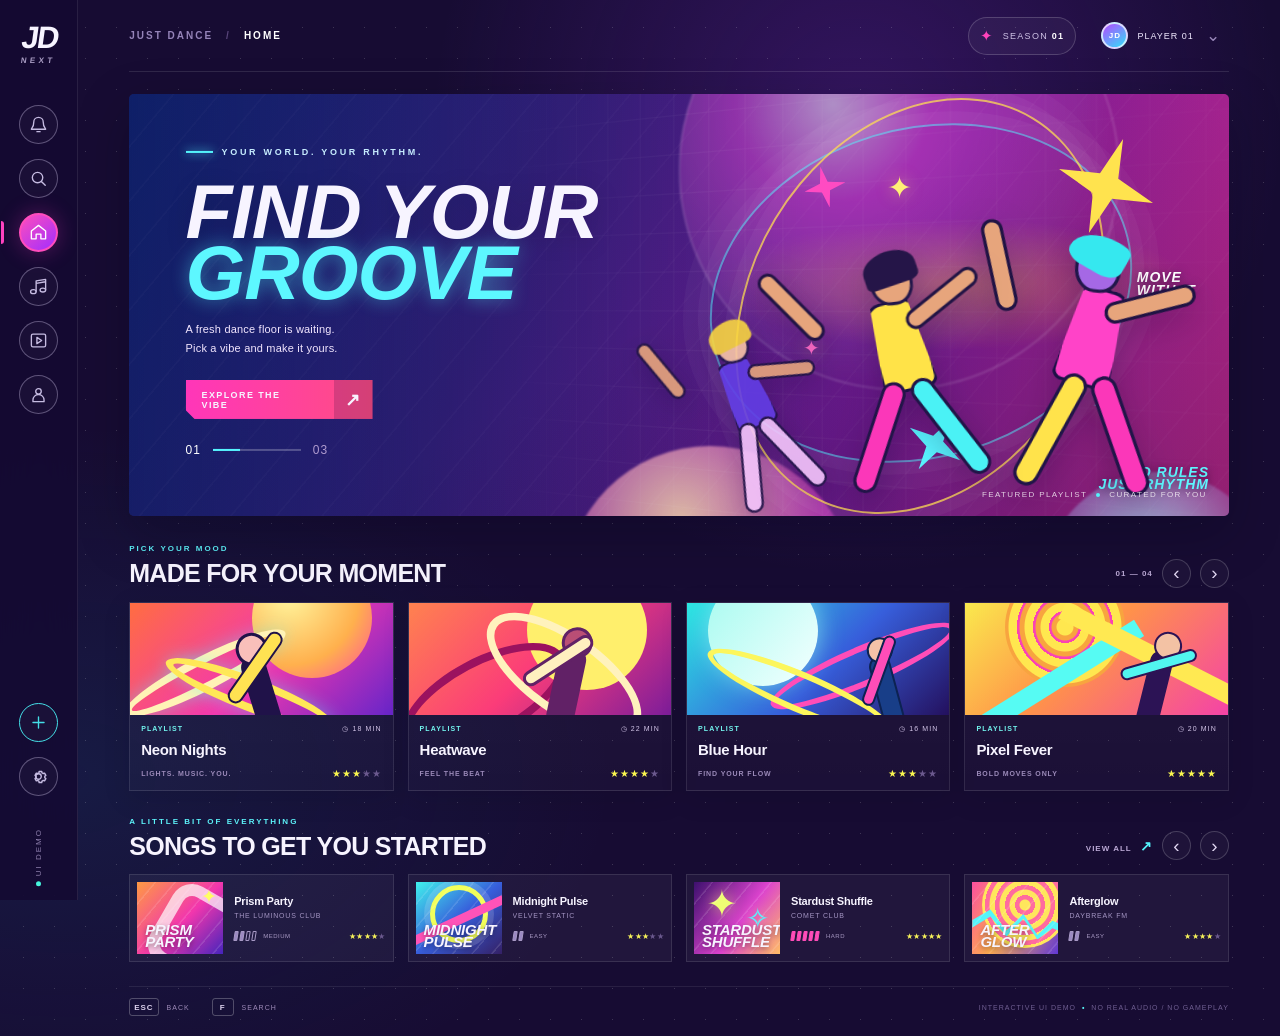
==== index.html @ 505f0e19 "Label profile navigation as Dancecard" ====
<!doctype html>
<html lang="de">
<head>
  <meta charset="utf-8" />
  <meta name="viewport" content="width=device-width, initial-scale=1" />
  <meta name="theme-color" content="#25104f" />
  <meta name="description" content="Interaktiver JDNEXT-inspirierter UI-Prototyp mit TobiServices-Konto. Keine echte Musik oder Spiellogik." />
  <title>JDNEXT UI — Interactive Prototype</title>
  <link rel="stylesheet" href="styles.css" />
</head>
<body>
  <div class="game-shell">
    <aside class="sidebar" aria-label="Navigation">
      <div class="brand-mark" aria-label="JD NEXT">
        <span class="brand-jd">JD</span><span class="brand-next">NEXT</span>
      </div>
      <nav class="nav-icons" aria-label="Menü">
        <div class="nav-icon" title="Benachrichtigungen" aria-label="Benachrichtigungen">
          <svg viewBox="0 0 24 24" aria-hidden="true"><path d="M18 9a6 6 0 0 0-12 0c0 7-3 7-3 9h18c0-2-3-2-3-9M10 21h4"/></svg>
        </div>
        <div class="nav-icon" title="Suche" aria-label="Suche">
          <svg viewBox="0 0 24 24" aria-hidden="true"><circle cx="10.8" cy="10.8" r="6.6"/><path d="m16 16 4.5 4.5"/></svg>
        </div>
        <div class="nav-icon active" title="Home" aria-label="Home">
          <svg viewBox="0 0 24 24" aria-hidden="true"><path d="m3 10 9-7 9 7v10h-6v-6H9v6H3z"/></svg>
        </div>
        <div class="nav-icon" title="Songs" aria-label="Songs">
          <svg viewBox="0 0 24 24" aria-hidden="true"><path d="M9 18V5l12-2v13M9 8l12-2"/><ellipse cx="5.5" cy="18.5" rx="3.5" ry="2.5"/><ellipse cx="17.5" cy="16.5" rx="3.5" ry="2.5"/></svg>
        </div>
        <div class="nav-icon" title="Playlists" aria-label="Playlists">
          <svg viewBox="0 0 24 24" aria-hidden="true"><rect x="3" y="4" width="18" height="16" rx="2"/><path d="m10 8 6 4-6 4z"/></svg>
        </div>
        <div class="nav-icon" title="Dancecard" aria-label="Dancecard">
          <svg viewBox="0 0 24 24" aria-hidden="true"><circle cx="12" cy="8" r="3.5"/><path d="M5 21v-2a7 7 0 0 1 14 0v2z"/></svg>
        </div>
        <div class="nav-spacer"></div>
        <div class="nav-icon plus" title="Mehr Inhalte" aria-label="Mehr Inhalte">
          <svg viewBox="0 0 24 24" aria-hidden="true"><path d="M12 5v14M5 12h14"/></svg>
        </div>
        <div class="nav-icon" title="Einstellungen" aria-label="Einstellungen">
          <svg viewBox="0 0 24 24" aria-hidden="true"><path d="M12 8.5a3.5 3.5 0 1 0 0 7 3.5 3.5 0 0 0 0-7Z"/><path d="m19.4 13.5 1.2 1-1.5 2.6-1.5-.5a7.8 7.8 0 0 1-1.5.9l-.3 1.6h-3l-.3-1.6a7.8 7.8 0 0 1-1.5-.9l-1.5.5L8 14.5l1.2-1a7.4 7.4 0 0 1 0-1.8l-1.2-1 1.5-2.6 1.5.5a7.8 7.8 0 0 1 1.5-.9l.3-1.6h3l.3 1.6a7.8 7.8 0 0 1 1.5.9l1.5-.5 1.5 2.6-1.2 1a7.4 7.4 0 0 1 0 1.8Z" transform="translate(-1 -1) scale(1.08)"/></svg>
        </div>
      </nav>
      <div class="sidebar-footer"><span class="status-dot"></span><span>UI DEMO</span></div>
    </aside>

    <main class="main-content">
      <header class="topbar">
        <div class="topbar-left">
          <span class="eyebrow">JUST DANCE</span>
          <span class="topbar-divider">/</span>
          <span class="topbar-current">HOME</span>
        </div>
        <div class="topbar-right">
          <div class="season-pill" title="Saisoninformationen anzeigen"><span class="season-spark">✦</span><span>SEASON <b>01</b></span></div>
          <div class="player-pill" title="TobiServices Account öffnen"><span class="player-avatar">JD</span><span class="player-name">PLAYER 01</span><span class="chevron">⌄</span></div>
        </div>
      </header>

      <section class="hero" aria-label="Featured banner">
        <div class="hero-orb orb-one"></div><div class="hero-orb orb-two"></div><div class="hero-orb orb-three"></div>
        <div class="hero-grid"></div>
        <div class="hero-copy">
          <div class="hero-kicker"><span class="kicker-line"></span> YOUR WORLD. YOUR RHYTHM.</div>
          <h1>FIND YOUR<br /><span>GROOVE</span></h1>
          <p>A fresh dance floor is waiting.<br />Pick a vibe and make it yours.</p>
          <div class="hero-cta"><span class="cta-label">EXPLORE THE VIBE</span><span class="cta-arrow">↗</span></div>
          <div class="hero-progress"><span class="progress-number">01</span><span class="progress-line"><i></i></span><span class="progress-number muted">03</span></div>
        </div>
        <div class="hero-art" aria-hidden="true">
          <div class="art-ring ring-back"></div><div class="art-ring ring-front"></div>
          <div class="burst burst-a"></div><div class="burst burst-b"></div><div class="burst burst-c"></div>
          <div class="dancer dancer-one"><i class="head"></i><i class="hair"></i><i class="torso"></i><i class="arm arm-left"></i><i class="arm arm-right"></i><i class="leg leg-left"></i><i class="leg leg-right"></i></div>
          <div class="dancer dancer-two"><i class="head"></i><i class="hair"></i><i class="torso"></i><i class="arm arm-left"></i><i class="arm arm-right"></i><i class="leg leg-left"></i><i class="leg leg-right"></i></div>
          <div class="dancer dancer-three"><i class="head"></i><i class="hair"></i><i class="torso"></i><i class="arm arm-left"></i><i class="arm arm-right"></i><i class="leg leg-left"></i><i class="leg leg-right"></i></div>
          <div class="art-label label-top">MOVE<br />WITH IT</div><div class="art-label label-bottom">NO RULES<br />JUST RHYTHM</div>
          <span class="art-star star-a">✦</span><span class="art-star star-b">✧</span><span class="art-star star-c">✦</span>
        </div>
        <div class="hero-caption"><span>FEATURED PLAYLIST</span><span class="caption-dot"></span><span>CURATED FOR YOU</span></div>
      </section>

      <section class="content-section feature-section" id="moodSection">
        <div class="section-heading"><div><p class="section-overline">PICK YOUR MOOD</p><h2>MADE FOR YOUR MOMENT</h2></div><div class="section-controls"><span class="counter">01 — 04</span><span class="circle-arrow">‹</span><span class="circle-arrow">›</span></div></div>
        <div class="tile-row mood-row">
          <article class="song-tile mood-tile tile-neon"><div class="tile-art abstract-neon"><span class="art-sun"></span><span class="art-ribbon ribbon-one"></span><span class="art-ribbon ribbon-two"></span><span class="art-figure"></span></div><div class="tile-meta"><span class="tile-tag">PLAYLIST</span><span class="tile-duration">◷ 18 MIN</span></div><h3>Neon Nights</h3><div class="tile-bottom"><span class="tile-sub">LIGHTS. MUSIC. YOU.</span><span class="rating-stars">★★★<i>★★</i></span></div></article>
          <article class="song-tile mood-tile tile-coral"><div class="tile-art abstract-coral"><span class="coral-sun"></span><span class="coral-shape shape-one"></span><span class="coral-shape shape-two"></span><span class="coral-figure"></span></div><div class="tile-meta"><span class="tile-tag">PLAYLIST</span><span class="tile-duration">◷ 22 MIN</span></div><h3>Heatwave</h3><div class="tile-bottom"><span class="tile-sub">FEEL THE BEAT</span><span class="rating-stars">★★★★<i>★</i></span></div></article>
          <article class="song-tile mood-tile tile-aqua"><div class="tile-art abstract-aqua"><span class="aqua-moon"></span><span class="aqua-wave wave-one"></span><span class="aqua-wave wave-two"></span><span class="aqua-figure"></span></div><div class="tile-meta"><span class="tile-tag">PLAYLIST</span><span class="tile-duration">◷ 16 MIN</span></div><h3>Blue Hour</h3><div class="tile-bottom"><span class="tile-sub">FIND YOUR FLOW</span><span class="rating-stars">★★★<i>★★</i></span></div></article>
          <article class="song-tile mood-tile tile-lime"><div class="tile-art abstract-lime"><span class="lime-disc"></span><span class="lime-stripe stripe-one"></span><span class="lime-stripe stripe-two"></span><span class="lime-figure"></span></div><div class="tile-meta"><span class="tile-tag">PLAYLIST</span><span class="tile-duration">◷ 20 MIN</span></div><h3>Pixel Fever</h3><div class="tile-bottom"><span class="tile-sub">BOLD MOVES ONLY</span><span class="rating-stars">★★★★★</span></div></article>
        </div>
      </section>

      <section class="content-section tracks-section" id="songSection">
        <div class="section-heading"><div><p class="section-overline">A LITTLE BIT OF EVERYTHING</p><h2>SONGS TO GET YOU STARTED</h2></div><div class="section-controls"><span class="view-all">VIEW ALL <b>↗</b></span><span class="circle-arrow">‹</span><span class="circle-arrow">›</span></div></div>
        <div class="tile-row track-row">
          <article class="track-tile"><div class="track-cover cover-prism"><span class="cover-shape"></span><span class="cover-type">PRISM<br />PARTY</span><span class="cover-mini-star">✦</span></div><div class="track-info"><h3>Prism Party</h3><p>THE LUMINOUS CLUB</p><div class="track-stats"><span class="difficulty"><i></i><i></i><i></i><i></i></span><span>MEDIUM</span><span class="track-rating">★★★★<i>★</i></span></div></div></article>
          <article class="track-tile"><div class="track-cover cover-pulse"><span class="pulse-circle"></span><span class="pulse-line"></span><span class="cover-type">MIDNIGHT<br />PULSE</span></div><div class="track-info"><h3>Midnight Pulse</h3><p>VELVET STATIC</p><div class="track-stats"><span class="difficulty"><i></i><i></i><i></i></span><span>EASY</span><span class="track-rating">★★★<i>★★</i></span></div></div></article>
          <article class="track-tile"><div class="track-cover cover-stardust"><span class="dust-star dust-one">✦</span><span class="dust-star dust-two">✧</span><span class="cover-type">STARDUST<br />SHUFFLE</span></div><div class="track-info"><h3>Stardust Shuffle</h3><p>COMET CLUB</p><div class="track-stats"><span class="difficulty"><i></i><i></i><i></i><i></i><i></i></span><span>HARD</span><span class="track-rating">★★★★★</span></div></div></article>
          <article class="track-tile"><div class="track-cover cover-afterglow"><span class="after-disc"></span><span class="after-zigzag"></span><span class="cover-type">AFTER<br />GLOW</span></div><div class="track-info"><h3>Afterglow</h3><p>DAYBREAK FM</p><div class="track-stats"><span class="difficulty"><i></i><i></i><i></i></span><span>EASY</span><span class="track-rating">★★★★<i>★</i></span></div></div></article>
        </div>
      </section>
      <footer class="bottom-hints"><span><kbd>ESC</kbd> BACK</span><span><kbd>F</kbd> SEARCH</span><span class="prototype-note">INTERACTIVE UI DEMO <b>•</b> NO REAL AUDIO / NO GAMEPLAY</span></footer>
    </main>
  </div>
<script type="module" src="app.js"></script>
</body>
</html>
---- styles.css ----
:root{color-scheme:dark;--bg:#170c33;--panel:#211044;--line:#ffffff20;--white:#f7f4ff;--muted:#ad9bc9;--pink:#ff43bb;--cyan:#54f3fb}
*{box-sizing:border-box}
html{min-width:320px;background:#120a2a}
body{margin:0;color:var(--white);font-family:Inter,Arial,sans-serif;background:radial-gradient(ellipse at 67% 12%,#7328c34f,transparent 35%),radial-gradient(ellipse at 5% 75%,#197ab421,transparent 32%),var(--bg);min-height:100vh;overflow-x:hidden}
.game-shell{display:flex;min-height:100vh;width:100%;background-image:radial-gradient(#ffffff2b .7px,transparent .8px);background-size:31px 31px;background-position:8px 12px}
.sidebar{position:fixed;z-index:10;inset:0 auto 0 0;width:78px;display:flex;align-items:center;flex-direction:column;background:#150a32d9;border-right:1px solid #ffffff17;backdrop-filter:blur(18px)}
.brand-mark{height:91px;display:flex;flex-direction:column;align-items:center;justify-content:center;line-height:.8;letter-spacing:-1px;transform:skew(-8deg)}
.brand-jd{font-family:Impact,'Arial Narrow',sans-serif;font-size:31px;font-weight:900;letter-spacing:-2px}
.brand-next{font-size:8px;font-weight:800;letter-spacing:3.3px;margin:7px 0 0 3px;color:#a99cc3}
.nav-icons{display:flex;flex-direction:column;align-items:center;gap:15px;width:100%;padding:14px 0;flex:1}
.nav-icon{width:39px;height:39px;border:1px solid #e6daff61;border-radius:50%;display:flex;align-items:center;justify-content:center;color:#e0d5fb;opacity:.88;position:relative;background:#ffffff08}
.nav-icon svg{width:19px;height:19px;fill:none;stroke:currentColor;stroke-width:1.7;stroke-linecap:round;stroke-linejoin:round}
.nav-icon.active{color:white;opacity:1;background:linear-gradient(140deg,#ff4dbd,#a12eff);border:2px solid #ff4cbd;box-shadow:0 0 22px #ff34c34a}
.nav-icon.active:after{content:'';position:absolute;left:-20px;width:3px;height:23px;border-radius:0 4px 4px 0;background:#ff42bf}
.nav-icon.plus{color:#4cfcff;border-color:#4cfcff}
.nav-spacer{flex:1;min-height:18px}
.sidebar-footer{display:flex;align-items:center;gap:5px;writing-mode:vertical-rl;transform:rotate(180deg);font-size:8px;letter-spacing:2px;color:#8f80ad;padding:14px 0 18px}
.status-dot{width:5px;height:5px;border-radius:50%;background:#46f5dc;display:inline-block}
.main-content{width:calc(100% - 78px);margin-left:78px;padding:0 clamp(18px,4vw,64px) 20px;max-width:1900px}
.topbar{height:72px;display:flex;align-items:center;justify-content:space-between;border-bottom:1px solid #ffffff1c;margin-bottom:22px}
.topbar-left,.topbar-right,.player-pill,.season-pill{display:flex;align-items:center}
.topbar-left{gap:13px;font-size:10px;font-weight:700;letter-spacing:2px}
.eyebrow{color:#9584b9}.topbar-divider{color:#5a467c}.topbar-current{color:#fff}.topbar-right{gap:17px}
.season-pill{gap:8px;color:#cec2e5;font-size:9px;letter-spacing:1.3px;border:1px solid #ffffff2e;padding:9px 11px;border-radius:100px;background:#ffffff0a}
.season-spark{color:var(--pink);font-size:15px}.season-pill b{color:white}
.player-pill{gap:9px;font-size:9px;letter-spacing:1px;color:#f1eaff}
.player-avatar{width:27px;height:27px;border-radius:50%;display:flex;align-items:center;justify-content:center;background:linear-gradient(145deg,#b34aff,#32dff9);border:2px solid #ffffffb3;font-size:8px;font-weight:800;color:#fff}
.chevron{font-size:17px;color:#9786b8;margin-left:3px}
.hero{height:clamp(350px,33vw,435px);min-height:350px;position:relative;overflow:hidden;border-radius:5px;background:linear-gradient(112deg,#142b82 0%,#38207e 35%,#731a94 68%,#db2c99 100%);box-shadow:0 18px 52px #02001540;isolation:isolate}
.hero:before{content:'';position:absolute;inset:0;background:linear-gradient(90deg,#08124975,transparent 62%),radial-gradient(ellipse at 75% 45%,#ffc43a59,transparent 20%),linear-gradient(150deg,transparent 50%,#08082359);z-index:-1}
.hero:after{content:'';position:absolute;inset:0;opacity:.15;background:repeating-linear-gradient(130deg,transparent 0 33px,#ffffff1f 34px 35px);mix-blend-mode:screen;z-index:-1}
.hero-grid{position:absolute;inset:0 0 0 34%;background-image:linear-gradient(#ffffff24 1px,transparent 1px),linear-gradient(90deg,#ffffff24 1px,transparent 1px);background-size:36px 36px;mask-image:linear-gradient(90deg,transparent,#000 28%,transparent);opacity:.27;transform:perspective(500px) rotateY(-14deg) scale(1.2)}
.hero-orb{position:absolute;border-radius:50%;filter:blur(1px);mix-blend-mode:screen}
.orb-one{width:440px;height:440px;right:10%;top:-34%;background:radial-gradient(circle at 35% 35%,#ffffff80,#fa40c663 24%,#ffffff0a 62%,transparent 70%);border:1px solid #ffffff40}
.orb-two{width:290px;height:290px;right:34%;bottom:-52%;background:radial-gradient(circle at 40% 25%,#ffdb66,#ff38b18c 52%,transparent 70%);opacity:.8}
.orb-three{width:230px;height:230px;right:-4%;bottom:-44%;background:radial-gradient(circle at 45% 36%,#34f4ffbf,#4545ff1a 65%,transparent 70%)}
.hero-copy{position:absolute;left:clamp(28px,4.4vw,66px);top:50%;transform:translateY(-51%);z-index:3}
.hero-kicker{display:flex;align-items:center;gap:9px;font-size:9px;font-weight:700;letter-spacing:2.7px;color:#c7edff}
.kicker-line{height:2px;width:27px;background:var(--cyan);box-shadow:0 0 10px var(--cyan)}
.hero h1{font-family:Impact,'Arial Narrow',sans-serif;font-size:clamp(52px,6vw,84px);line-height:.79;letter-spacing:-1px;margin:24px 0 17px;font-weight:900;font-style:italic;text-shadow:0 5px 24px #06001826}
.hero h1 span{color:#5df7ff;text-shadow:0 0 18px #53f4fa73}
.hero p{font-size:11px;line-height:1.8;color:#f2e6ff;margin:0 0 21px;letter-spacing:.2px}
.hero-cta{display:flex;align-items:center;gap:25px;height:39px;padding-left:16px;width:187px;background:linear-gradient(90deg,#ff36b9,#ff4d83);font-size:9px;font-weight:800;letter-spacing:1.4px;box-shadow:0 7px 20px #ff2fa447;clip-path:polygon(0 0,100% 0,100% 100%,9px 100%,0 calc(100% - 9px))}
.cta-arrow{display:flex;align-items:center;justify-content:center;margin-left:auto;height:39px;width:39px;background:#19083a2e;font-size:18px}
.hero-progress{display:flex;align-items:center;gap:12px;margin-top:24px;font-family:Impact,'Arial Narrow',sans-serif;font-size:12px;letter-spacing:1px}
.progress-number{color:#fff}.progress-number.muted{color:#b09ccf}.progress-line{height:2px;width:88px;background:#ffffff3d}.progress-line i{display:block;width:31%;height:100%;background:#55f5ff}
.hero-art{position:absolute;inset:0 0 0 40%;overflow:hidden}
.art-ring{position:absolute;border-radius:50%;border:2px solid #ffffff59;transform:rotate(-17deg);box-shadow:0 0 0 12px #ffffff09,0 0 0 27px #ffffff08}
.ring-back{width:430px;height:330px;right:14%;top:8%;border-color:#57f8ff80}
.ring-front{width:340px;height:440px;right:21%;top:-2%;border-color:#ffde55bf;transform:rotate(31deg)}
.burst{position:absolute;clip-path:polygon(50% 0,59% 39%,100% 50%,60% 60%,50% 100%,40% 61%,0 50%,40% 40%)}
.burst-a{height:100px;width:100px;right:11%;top:10%;background:#ffe34e;transform:rotate(20deg)}
.burst-b{height:60px;width:60px;right:40%;bottom:10%;background:#58f4ff;transform:rotate(33deg)}
.burst-c{height:42px;width:42px;right:58%;top:17%;background:#ff4bc2;transform:rotate(-13deg)}
.dancer{position:absolute;width:130px;height:260px;bottom:1%;filter:drop-shadow(0 10px 15px #0a002640);transform-origin:50% 80%}
.dancer i{position:absolute;display:block}
.dancer .head{width:42px;height:48px;left:44px;top:7px;border-radius:46% 48% 42% 45%;background:#e7a57c;border:3px solid #21164a;z-index:2}
.dancer .hair{width:53px;height:34px;left:38px;top:2px;background:#251548;border-radius:52% 49% 20% 15%;transform:rotate(-12deg);z-index:3}
.dancer .torso{width:55px;height:91px;left:39px;top:50px;border:3px solid #1d1047;border-radius:18px 19px 10px 10px;background:#47eff4;transform:rotate(-8deg);clip-path:polygon(15% 0,82% 0,100% 100%,0 100%)}
.dancer .arm{height:20px;width:85px;border:3px solid #201344;border-radius:20px;background:#e7a57c;transform-origin:8px 50%;top:62px;z-index:0}
.dancer .arm-left{left:-22px;transform:rotate(-52deg)}.dancer .arm-right{left:75px;transform:rotate(-132deg)}
.dancer .leg{top:131px;width:24px;height:113px;border:3px solid #211448;border-radius:12px;background:#fb37b9;transform-origin:50% 0}
.dancer .leg-left{left:47px;transform:rotate(10deg)}.dancer .leg-right{left:65px;transform:rotate(-29deg)}
.dancer-one{right:38%;transform:rotate(-7deg) scale(1.02);z-index:2}
.dancer-one .torso{background:#ffe348}.dancer-one .arm-left{transform:rotate(-128deg)}.dancer-one .arm-right{transform:rotate(-32deg)}.dancer-one .leg-left{transform:rotate(25deg)}.dancer-one .leg-right{transform:rotate(-31deg);background:#4af2f5}
.dancer-two{right:13%;transform:rotate(6deg) scale(1.1);z-index:1}
.dancer-two .head{background:#a568e5}.dancer-two .hair{background:#35e8ef;border-radius:70% 20% 35% 30%;transform:rotate(24deg)}.dancer-two .torso{background:#ff43c8;transform:rotate(10deg)}.dancer-two .arm-left{transform:rotate(-108deg)}.dancer-two .arm-right{transform:rotate(-20deg)}.dancer-two .leg-left{background:#ffe34b;transform:rotate(23deg)}.dancer-two .leg-right{transform:rotate(-25deg)}
.dancer-three{right:60%;bottom:-4%;transform:rotate(-15deg) scale(.8);z-index:0;opacity:.9}
.dancer-three .head{background:#f7c4a6}.dancer-three .hair{background:#f9d53f}.dancer-three .torso{background:#613ce5}.dancer-three .arm-left{transform:rotate(-115deg)}.dancer-three .arm-right{transform:rotate(10deg)}.dancer-three .leg-left,.dancer-three .leg-right{background:#f3c4fb}
.art-label{position:absolute;font-family:Impact,'Arial Narrow',sans-serif;font-size:14px;line-height:.9;letter-spacing:1px;font-weight:800;font-style:italic;color:#fff;text-shadow:0 2px 10px #12052b99}
.label-top{right:5%;top:42%}.label-bottom{right:3%;bottom:6%;text-align:right;color:#5df7ff}
.art-star{position:absolute;font-size:30px;color:#fff176;text-shadow:0 0 16px #fff17680}
.star-a{right:48%;top:18%}.star-b{right:17%;bottom:22%;color:#52f6ff}.star-c{right:62%;bottom:37%;font-size:20px;color:#ff6bc8}
.hero-caption{position:absolute;right:22px;bottom:17px;display:flex;align-items:center;gap:9px;color:#ffffffc7;font-size:8px;letter-spacing:1.4px;z-index:3}
.caption-dot{width:4px;height:4px;border-radius:50%;background:var(--cyan)}
.content-section{margin-top:28px}
.section-heading{display:flex;align-items:end;justify-content:space-between;gap:14px;margin-bottom:14px}
.section-overline{color:#5df3fa;font-size:8px;letter-spacing:2px;font-weight:800;margin:0 0 7px}
.section-heading h2{font-size:clamp(18px,2vw,25px);line-height:1.1;letter-spacing:-.7px;margin:0;font-weight:850}
.section-controls{display:flex;align-items:center;gap:9px;color:#bba9d5}
.counter,.view-all{font-size:8px;letter-spacing:1px;font-weight:700}
.view-all b{color:var(--cyan);font-size:14px;margin-left:5px}
.circle-arrow{width:29px;height:29px;border:1px solid #ffffff2e;border-radius:50%;display:flex;align-items:center;justify-content:center;font-size:19px;color:#e3d9f4;background:#ffffff08}
.tile-row{display:grid;grid-template-columns:repeat(4,minmax(0,1fr));gap:14px}
.mood-tile{min-width:0;padding:0 11px 11px;background:linear-gradient(180deg,#ffffff0b,#ffffff05);border:1px solid #ffffff1a;overflow:hidden;box-shadow:0 7px 25px #05001420}
.tile-art{height:112px;margin:0 -11px 10px;position:relative;overflow:hidden}
.tile-neon .tile-art{background:linear-gradient(135deg,#ff6d41,#f438ae 52%,#6725c9)}
.tile-coral .tile-art{background:linear-gradient(135deg,#ff824f,#fb3c79 50%,#7d1d9a)}
.tile-aqua .tile-art{background:linear-gradient(135deg,#2be7e2,#375edb 55%,#24115f)}
.tile-lime .tile-art{background:linear-gradient(135deg,#fae94d,#ff9349 45%,#f443a7)}
.art-sun{position:absolute;width:120px;height:120px;border-radius:50%;right:8%;top:-45px;background:radial-gradient(circle at 30% 30%,#fff79f,#ffb04d 60%,#ff4e9f)}
.art-ribbon{position:absolute;width:180px;height:34px;border:8px solid #fff3b6;border-radius:50%;transform:rotate(-27deg);left:-15px;top:53px;box-shadow:0 0 18px #57f5ff66}
.ribbon-two{top:74px;left:30px;border-color:#ffe857;transform:rotate(21deg)}
.art-figure{position:absolute;z-index:1;width:25px;height:72px;left:45%;bottom:-11px;background:#201249;border-radius:15px 15px 5px 5px;transform:rotate(-17deg)}
.art-figure:before{content:'';position:absolute;width:26px;height:27px;border-radius:50%;background:#f9bfba;top:-22px;left:0;border:3px solid #201249}
.art-figure:after{content:'';position:absolute;width:80px;height:12px;left:-28px;top:5px;background:#ffe252;border:2px solid #201249;border-radius:9px;transform:rotate(-38deg)}
.coral-sun{position:absolute;width:120px;height:120px;border-radius:50%;background:#ffef6c;right:9%;top:-33px}
.coral-shape{position:absolute;border:8px solid #9b125f;border-radius:50%;width:180px;height:80px;transform:rotate(-28deg);left:-15px;top:55px}
.shape-two{left:65px;top:31px;transform:rotate(35deg);border-color:#fff2bd}
.coral-figure{position:absolute;left:55%;bottom:-6px;width:28px;height:74px;background:#612166;border-radius:12px 12px 4px 4px;transform:rotate(12deg)}
.coral-figure:before{content:'';position:absolute;width:25px;height:25px;border-radius:50%;top:-21px;background:#ba4e75;border:3px solid #612166}
.coral-figure:after{content:'';position:absolute;width:75px;height:10px;background:#fff0bf;border:3px solid #612166;border-radius:20px;top:8px;left:-40px;transform:rotate(-45deg)}
.aqua-moon{position:absolute;width:110px;height:110px;left:8%;top:-27px;border-radius:50%;background:linear-gradient(130deg,#a4fbef,#f5ffff);box-shadow:0 0 25px #a2fff699}
.aqua-wave{position:absolute;width:200px;height:40px;border:6px solid #ff4db8;border-radius:50%;left:29%;top:43px;transform:rotate(-23deg)}
.wave-two{top:69px;left:5%;border-color:#fcf65c;transform:rotate(23deg)}
.aqua-figure{position:absolute;right:20%;bottom:-8px;width:22px;height:68px;background:#183e88;border:2px solid #0c2252;border-radius:12px 12px 3px 3px;transform:rotate(-15deg)}
.aqua-figure:before{content:'';position:absolute;width:22px;height:22px;top:-20px;background:#f5c2a8;border:2px solid #0c2252;border-radius:50%}
.aqua-figure:after{content:'';position:absolute;width:70px;height:9px;background:#ff4db8;border:2px solid #0c2252;top:6px;left:-30px;transform:rotate(-55deg);border-radius:9px}
.lime-disc{position:absolute;width:120px;height:120px;border-radius:50%;left:15%;top:-36px;background:repeating-radial-gradient(circle,#ffe74f 0 8px,#f8a43f 9px 13px,#fa43b4 14px 16px)}
.lime-stripe{position:absolute;width:210px;height:19px;background:#56fbf3;transform:rotate(-32deg);left:-20px;top:71px}
.stripe-two{background:#ffe952;left:86px;top:45px;transform:rotate(27deg)}
.lime-figure{position:absolute;right:23%;bottom:-7px;width:23px;height:72px;background:#2c1355;border-radius:12px 12px 4px 4px;transform:rotate(14deg)}
.lime-figure:before{content:'';position:absolute;width:24px;height:24px;background:#f3c2a4;border:2px solid #2c1355;border-radius:50%;top:-20px}
.lime-figure:after{content:'';position:absolute;left:-30px;top:8px;width:75px;height:9px;border-radius:10px;background:#51f5f0;border:2px solid #2c1355;transform:rotate(-30deg)}
.tile-meta{display:flex;align-items:center;justify-content:space-between;color:#ae9dcb;font-size:7px;letter-spacing:1.1px}
.tile-tag{color:#73f4ee;font-weight:800}.tile-duration{color:#d4c6e9}
.mood-tile h3{font-size:15px;letter-spacing:-.3px;margin:8px 0 10px;font-weight:800}
.tile-bottom{display:flex;align-items:center;justify-content:space-between;gap:7px}
.tile-sub{font-size:7px;letter-spacing:.9px;color:#9b8ab9;font-weight:700}
.rating-stars{font-size:10px;letter-spacing:1px;color:#f9f64f;white-space:nowrap}
.rating-stars i,.track-rating i{font-style:normal;color:#6b598e}
.tracks-section{margin-top:26px}
.track-row{gap:14px}
.track-tile{display:flex;align-items:center;gap:11px;min-width:0;padding:7px;background:#ffffff0b;border:1px solid #ffffff1c;min-height:88px}
.track-cover{width:86px;height:72px;flex:0 0 86px;position:relative;overflow:hidden}
.track-cover:after{content:'';position:absolute;inset:0;background:repeating-linear-gradient(130deg,transparent 0 13px,#ffffff1f 14px 15px)}
.cover-prism{background:linear-gradient(135deg,#ff9a43,#f236ad 54%,#4624bc)}
.cover-shape{position:absolute;width:88px;height:88px;border:12px solid #ffffffb3;border-radius:22px;transform:rotate(30deg);top:10px;left:19px}
.cover-type{position:absolute;left:8px;bottom:7px;font-family:Impact,'Arial Narrow',sans-serif;font-size:15px;font-weight:900;line-height:.78;font-style:italic;letter-spacing:-.2px;z-index:1;text-shadow:0 2px 5px #0006}
.cover-mini-star{position:absolute;right:6px;top:3px;font-size:19px;color:#ffff63;z-index:1}
.cover-pulse{background:linear-gradient(140deg,#3ff1ed,#375edb 50%,#342066)}
.pulse-circle{position:absolute;width:58px;height:58px;left:14px;top:3px;border-radius:50%;border:5px solid #f2ff5a;box-shadow:0 0 0 6px #ffffff26}
.pulse-line{position:absolute;width:100px;height:9px;top:34px;left:-8px;background:#ff53b8;transform:rotate(-25deg);z-index:1}
.cover-stardust{background:linear-gradient(125deg,#3d106e,#dc43ce 55%,#ffbd65)}
.dust-star{position:absolute;color:#efff74;font-size:38px;top:0;left:12px;text-shadow:0 0 15px #f9ff6599}
.dust-two{top:20px;left:52px;color:#56f4ff;font-size:28px}
.cover-afterglow{background:linear-gradient(120deg,#fb4f9e,#fdab50 45%,#6138d5)}
.after-disc{position:absolute;right:-10px;top:-20px;width:86px;height:86px;background:repeating-radial-gradient(circle,#ffe65c 0 5px,#ff6b9f 6px 10px);border-radius:50%}
.after-zigzag{position:absolute;left:0;top:27px;width:100px;height:30px;background:#54f5fa;clip-path:polygon(0 35%,18% 0,34% 70%,51% 15%,65% 85%,80% 38%,100% 65%,100% 90%,80% 63%,65% 100%,51% 31%,34% 90%,18% 24%,0 60%)}
.track-info{min-width:0;flex:1}
.track-info h3{font-size:11px;letter-spacing:-.2px;margin:0 0 5px;white-space:nowrap;overflow:hidden;text-overflow:ellipsis}
.track-info p{font-size:7px;color:#a495c3;letter-spacing:.8px;margin:0 0 12px;white-space:nowrap;overflow:hidden;text-overflow:ellipsis}
.track-stats{display:flex;align-items:center;gap:7px;font-size:6px;letter-spacing:.5px;color:#a99ac4;white-space:nowrap}
.difficulty{display:flex;gap:2px}
.difficulty i{width:4px;height:10px;border:1px solid #a89ac6;border-radius:1px;display:block;transform:skew(-9deg)}
.difficulty i:nth-child(1),.difficulty i:nth-child(2){background:#9b89c2}
.track-tile:nth-child(2) .difficulty i:nth-child(n+3),.track-tile:nth-child(4) .difficulty i:nth-child(n+3){display:none}
.track-tile:nth-child(3) .difficulty i{background:#ff4cb8;border-color:#ff4cb8}
.track-rating{margin-left:auto;font-size:8px;color:#f7f25a;letter-spacing:.3px}
.bottom-hints{display:flex;align-items:center;gap:22px;margin-top:24px;padding-top:11px;border-top:1px solid #ffffff14;color:#9e8ab9;font-size:7px;letter-spacing:1px}
.bottom-hints kbd{display:inline-flex;align-items:center;justify-content:center;height:18px;min-width:22px;padding:0 4px;margin-right:5px;border:1px solid #ffffff40;border-radius:3px;color:#dcd1ee;font:700 8px Inter,sans-serif}
.prototype-note{margin-left:auto;color:#6f5e91}.prototype-note b{color:#5af6f7;margin:0 3px}
@media(min-width:1500px){.hero{height:435px}.tile-art{height:127px}.main-content{padding-left:60px;padding-right:60px}.mood-tile{padding-left:14px;padding-right:14px}.tile-art{margin-left:-14px;margin-right:-14px}}
@media(max-width:1050px){.sidebar{width:65px}.main-content{width:calc(100% - 65px);margin-left:65px;padding:0 23px 18px}.hero-art{left:35%;opacity:.92}.dancer-three{display:none}.mood-row,.track-row{grid-template-columns:repeat(2,minmax(0,1fr))}.mood-tile{display:grid;grid-template-columns:42% 1fr;grid-template-rows:auto auto auto;column-gap:13px;padding:0 10px 10px}.mood-tile .tile-art{grid-row:1/4;height:100%;min-height:112px;margin:0 0 0 -10px}.tile-meta{padding-top:12px}.mood-tile h3{align-self:end}.tile-bottom{align-self:start}.hero{height:375px}.hero h1{font-size:66px}}
@media(max-width:650px){.sidebar{width:53px}.brand-mark{height:70px}.brand-jd{font-size:25px}.brand-next{font-size:6px;letter-spacing:2px}.nav-icons{gap:12px}.nav-icon{width:32px;height:32px}.nav-icon svg{width:16px;height:16px}.nav-icon.active:after{left:-11px}.sidebar-footer{font-size:6px}.main-content{margin-left:53px;width:calc(100% - 53px);padding:0 13px 14px}.topbar{height:58px;margin-bottom:14px}.topbar-left{gap:6px;font-size:8px;letter-spacing:1px}.topbar-right{gap:6px}.season-pill{font-size:7px;padding:7px}.player-name{display:none}.player-pill{gap:4px}.player-avatar{width:24px;height:24px}.hero{height:378px;min-height:378px}.hero-copy{left:22px;top:43%}.hero h1{font-size:55px;margin:20px 0 14px}.hero p{font-size:10px}.hero-art{left:28%;opacity:.52}.dancer-one{right:20%;transform:rotate(-7deg) scale(.82)}.dancer-two{right:-4%;transform:rotate(6deg) scale(.88)}.dancer-three{display:none}.ring-back{right:-15%}.ring-front{right:-5%}.hero-caption{right:10px;bottom:11px;font-size:6px}.content-section{margin-top:22px}.section-heading h2{font-size:21px}.section-overline{font-size:7px}.section-controls{gap:4px}.counter,.view-all{display:none}.circle-arrow{width:24px;height:24px}.mood-row,.track-row{grid-template-columns:1fr;gap:9px}.mood-tile{min-height:120px;grid-template-columns:38% 1fr;grid-template-rows:30px 1fr 25px;padding:0 10px 8px}.mood-tile .tile-art{grid-row:1/4;min-height:120px}.tile-meta{padding-top:10px}.mood-tile h3{font-size:14px;margin:0;align-self:center}.tile-bottom{align-self:center}.tile-sub{font-size:6px}.tile-art{height:120px}.track-tile{min-height:78px}.track-cover{height:64px;width:82px;flex-basis:82px}.bottom-hints{gap:12px;flex-wrap:wrap}.prototype-note{width:100%;margin-left:0}.hero-cta{height:35px;width:174px}.cta-arrow{height:35px;width:35px}}
@media(prefers-reduced-motion:reduce){*,*:before,*:after{scroll-behavior:auto!important;transition:none!important}}


/* Interactive prototype controls */
.nav-icon,.player-pill,.season-pill,.hero-cta,.circle-arrow,.view-all,.song-tile,.track-tile{cursor:pointer}
.nav-icon:focus-visible,.player-pill:focus-visible,.season-pill:focus-visible,.hero-cta:focus-visible,.circle-arrow:focus-visible,.view-all:focus-visible,.song-tile:focus-visible,.track-tile:focus-visible{outline:2px solid #65f7ff;outline-offset:4px}
.player-pill{border:1px solid transparent;border-radius:30px;padding:4px 7px;transition:background .18s,border-color .18s}
.player-pill:hover,.season-pill:hover{background:#ffffff15;border-color:#ffffff42}
.hero-cta{user-select:none;transition:filter .18s,transform .18s}
.hero-cta:hover{filter:brightness(1.12);transform:translateY(-2px)}
.song-tile,.track-tile{position:relative;transition:border-color .18s,transform .18s,box-shadow .18s}
.song-tile:hover,.track-tile:hover{border-color:#ffffff5a;transform:translateY(-2px);box-shadow:0 12px 30px #06001950}
.song-tile.selected-tile,.track-tile.selected-tile{outline:2px solid #5af2f8;outline-offset:2px;border-color:#5af2f8;box-shadow:0 0 24px #40f3ef28}
.section-controls .circle-arrow,.view-all{cursor:pointer;user-select:none}
.section-controls .circle-arrow{transition:background .15s,border-color .15s,transform .15s}
.section-controls .circle-arrow:hover{background:#ffffff20;border-color:#53f4fa;transform:scale(1.06)}
.view-all:hover{color:#fff}
.ui-overlay[hidden]{display:none!important}
.ui-overlay{position:fixed;inset:0;z-index:1000;display:flex;align-items:center;justify-content:center;padding:20px;background:#080319c9;backdrop-filter:blur(11px);animation:overlay-in .18s ease-out}
.ui-modal{position:relative;width:min(100%,530px);max-height:min(88vh,820px);overflow:auto;padding:clamp(22px,4vw,34px);border:1px solid #ffffff31;border-radius:12px;background:radial-gradient(ellipse at 100% 0,#a42b9b22,transparent 42%),linear-gradient(145deg,#251348,#170b30 72%);box-shadow:0 28px 100px #0009;color:#f8f4ff}
.modal-close{position:absolute;right:15px;top:13px;width:32px;height:32px;border-radius:50%;border:1px solid #ffffff3b;background:#ffffff0b;color:#fff;font-size:22px;line-height:1;cursor:pointer}
.modal-close:hover{background:#ffffff20}
.modal-kicker{margin:0 40px 8px 0;color:#5df6f4;font-size:9px;letter-spacing:2px;font-weight:800}
.ui-modal h2{font-size:clamp(23px,4vw,31px);letter-spacing:-.8px;line-height:1.1;margin:0 40px 17px 0}
.modal-copy{font-size:12px;line-height:1.75;color:#c7b8e0;margin:0 0 17px}
.modal-actions{display:flex;gap:9px;flex-wrap:wrap;margin-top:20px}
.ui-button{min-height:41px;display:inline-flex;align-items:center;justify-content:center;gap:8px;border:1px solid transparent;border-radius:5px;padding:10px 15px;font:800 10px/1.3 Inter,Arial,sans-serif;letter-spacing:.7px;text-transform:uppercase;cursor:pointer;text-decoration:none;transition:filter .15s,transform .15s,background .15s}
.ui-button:hover:not(:disabled){filter:brightness(1.12);transform:translateY(-1px)}
.ui-button:focus-visible{outline:2px solid #5df6f4;outline-offset:3px}
.ui-button:disabled{opacity:.55;cursor:wait}
.ui-button.primary{color:#180b34;background:linear-gradient(100deg,#68f5f6,#fa50bb)}
.ui-button.secondary{color:#fff;background:#ffffff0c;border-color:#ffffff38}
.ui-button.ghost{color:#cfbfeb;background:transparent;border-color:#ffffff22}
.ui-button.link-button{color:#180b34}
.account-form{display:grid;gap:9px}
.account-form label,.field-caption{color:#b7a8d1;font-size:9px;letter-spacing:1.2px;text-transform:uppercase;font-weight:800}
.account-form input,.search-input{width:100%;min-height:43px;border-radius:5px;border:1px solid #ffffff35;background:#100722;color:#fff;padding:11px 12px;font:12px Inter,Arial,sans-serif;outline:none}
.account-form input:focus,.search-input:focus{border-color:#62f3f7;box-shadow:0 0 0 3px #5cf3f51c}
.account-form input::placeholder,.search-input::placeholder{color:#786890}
.account-form .ui-button{margin-top:5px}
.form-message{min-height:15px;margin:2px 0;color:#a9f7eb;font-size:11px;line-height:1.5}
.form-message.error{color:#ff98cb}
.modal-footnote{font-size:10px;line-height:1.65;color:#8776a8;margin:15px 0 0}
.account-summary{display:flex;align-items:center;gap:13px;padding:14px;border-radius:7px;background:#ffffff0b;border:1px solid #ffffff18}
.account-avatar{width:46px;height:46px;flex:0 0 46px;border-radius:50%;display:flex;align-items:center;justify-content:center;background:linear-gradient(140deg,#fd43b9,#5df3f6);color:#1c0b3a;font-weight:900;font-size:14px}
.account-summary strong,.account-summary span{display:block;max-width:350px;overflow-wrap:anywhere}
.account-summary strong{font-size:14px;margin-bottom:4px}
.account-summary .account-username{font-size:10px;color:#ac9ac9}
.account-details{display:grid;gap:7px;margin-top:17px}
.account-details span{font-size:8px;letter-spacing:1.5px;color:#9b88bd;font-weight:800}
.account-details code{word-break:break-all;color:#dcd0ef;font-size:10px;background:#0c0620;padding:8px;border-radius:4px}
.account-tags{margin-top:16px}
.tag-list{display:flex;gap:7px;flex-wrap:wrap;margin-top:7px}
.account-tag{display:inline-flex;padding:5px 9px;background:#4ceeea16;border:1px solid #58f0ec53;border-radius:40px;color:#9ef9f4;font-size:9px;letter-spacing:.5px}
.account-tag.muted-tag{color:#9c8bb8;border-color:#ffffff24;background:#ffffff08}
.search-input{margin:3px 0 9px}
.search-count{font-size:9px;color:#8b79ab;letter-spacing:1px;margin:0 0 8px}
.search-results{display:grid;gap:7px;max-height:44vh;overflow-y:auto}
.search-result{display:flex;align-items:center;justify-content:space-between;gap:12px;padding:11px;border:1px solid #ffffff1f;border-radius:6px;background:linear-gradient(90deg,#ffffff0c,#ffffff04);color:#fff;text-align:left;cursor:pointer}
.search-result:hover{border-color:#5cf5f1;background:#54eff012}
.search-result[hidden]{display:none}
.search-result-copy{display:grid;gap:4px;min-width:0}
.search-result-copy strong{font-size:12px;overflow-wrap:anywhere}
.search-result-copy small{font-size:8px;color:#9c8ab9;letter-spacing:.7px}
.search-result-type{font-size:8px;color:#66f1ee;letter-spacing:1px;white-space:nowrap}
.detail-art{height:150px;margin:0 0 14px;border-radius:7px;overflow:hidden;border:1px solid #ffffff2a;background:radial-gradient(circle at 72% 22%,#ffdf62 0 8%,transparent 30%),linear-gradient(135deg,#f849aa,#4531b4 56%,#39e7e7);background-size:cover;background-position:center}
.detail-art.detail-song{background-color:#3b1a83}
.detail-subtitle{font-size:11px;color:#65f4f4;letter-spacing:1px;font-weight:800;margin:0 0 12px;overflow-wrap:anywhere}
.detail-facts{display:flex;gap:7px;flex-wrap:wrap;margin-bottom:15px}
.detail-facts span{font-size:8px;letter-spacing:.8px;color:#e1d4f5;background:#ffffff0b;border:1px solid #ffffff1d;border-radius:20px;padding:6px 8px}
.demo-visual{height:155px;position:relative;overflow:hidden;display:flex;align-items:center;justify-content:center;border-radius:8px;background:radial-gradient(circle at 50% 50%,#dc44d1 0,#5530c6 42%,#1c124a 77%);margin-bottom:16px}
.demo-visual:before,.demo-visual:after{content:"";position:absolute;width:200px;height:200px;border-radius:50%;border:1px solid #ffffff48;box-shadow:0 0 0 15px #ffffff0b,0 0 0 30px #ffffff08;animation:demo-pulse 3s ease-in-out infinite}
.demo-visual:after{width:120px;height:120px;animation-delay:-1.4s}
.demo-play-mark{position:relative;z-index:2;font:italic 900 49px Impact,"Arial Narrow",sans-serif;color:#ffef59;text-shadow:0 0 19px #ffef5970}
.demo-beat{position:absolute;width:10px;height:50px;background:#5cf3f4;border-radius:8px;transform:rotate(35deg);left:20%;top:25%}
.beat-two{left:auto;right:17%;top:29%;height:70px;background:#ff64c9;transform:rotate(-31deg)}
.beat-three{left:30%;top:auto;bottom:9%;height:28px;background:#fff27a;transform:rotate(65deg)}
.demo-timer-row{display:flex;justify-content:space-between;color:#9e8ab9;font-size:10px;font-variant-numeric:tabular-nums;margin-bottom:5px}
#demoProgress{width:100%;height:6px;border:0;border-radius:10px;overflow:hidden;appearance:none}
#demoProgress::-webkit-progress-bar{background:#ffffff1b;border-radius:10px}
#demoProgress::-webkit-progress-value{background:linear-gradient(90deg,#5df5f5,#ff45ba);border-radius:10px}
#demoProgress::-moz-progress-bar{background:linear-gradient(90deg,#5df5f5,#ff45ba);border-radius:10px}
.setting-row{display:flex;align-items:center;justify-content:space-between;gap:20px;padding:15px 0;border-bottom:1px solid #ffffff1b;cursor:pointer}
.setting-row span{display:grid;gap:5px}
.setting-row strong{font-size:12px}
.setting-row small{font-size:10px;color:#a18dbf;line-height:1.5}
.setting-row input{appearance:none;flex:0 0 39px;width:39px;height:22px;border-radius:20px;background:#44345f;border:1px solid #ffffff45;position:relative;cursor:pointer}
.setting-row input:before{content:"";position:absolute;width:14px;height:14px;left:3px;top:3px;border-radius:50%;background:#d1c3e5;transition:transform .18s}
.setting-row input:checked{background:#45deda;border-color:#45deda}
.setting-row input:checked:before{transform:translateX(17px);background:#190b35}
.notice-item{display:flex;gap:11px;padding:13px 0;border-bottom:1px solid #ffffff16}
.notice-item strong{display:block;font-size:12px;margin-bottom:5px}
.notice-item p{margin:0;color:#ab9ac8;font-size:10px;line-height:1.6}
.notice-dot{width:7px;height:7px;flex:0 0 7px;margin-top:4px;border-radius:50%;background:#5cf4ef;box-shadow:0 0 10px #5cf4ef66}
.notice-dot.muted{background:#8c70ba;box-shadow:none}
.coming-soon{min-height:95px;display:grid;place-content:center;justify-items:center;gap:6px;border:1px dashed #ffffff3a;border-radius:6px;background:linear-gradient(125deg,#ffffff08,#ff43bb0b)}
.coming-soon span{font-size:24px;color:#5df5f3}
.coming-soon strong{font:italic 900 20px Impact,"Arial Narrow",sans-serif;letter-spacing:1px}
.coming-soon small{font-size:8px;color:#9b88ba;letter-spacing:1.6px}
.ui-toast{position:fixed;z-index:1100;left:50%;bottom:24px;transform:translate(-50%,18px);max-width:min(90vw,560px);padding:12px 17px;border:1px solid #ffffff35;border-radius:30px;background:#251348f2;box-shadow:0 12px 45px #0008;color:#f9f5ff;font-size:11px;line-height:1.5;text-align:center;opacity:0;pointer-events:none;transition:opacity .2s,transform .2s}
.ui-toast.visible{opacity:1;transform:translate(-50%,0)}
.reduce-motion *, .reduce-motion *:before, .reduce-motion *:after{animation:none!important;transition:none!important;scroll-behavior:auto!important}
.high-contrast .ui-modal{border:2px solid #fff;background:#100722}
.high-contrast .modal-copy,.high-contrast .setting-row small,.high-contrast .search-result-copy small{color:#f0eaff}
@keyframes overlay-in{from{opacity:0}to{opacity:1}}
@keyframes demo-pulse{0%,100%{transform:scale(.86) rotate(0deg);opacity:.45}50%{transform:scale(1.12) rotate(25deg);opacity:1}}
@media(max-width:600px){
  .ui-overlay{padding:10px;align-items:flex-end}
  .ui-modal{width:100%;max-height:88vh;padding:24px 18px}
  .modal-actions{display:grid;grid-template-columns:1fr}
  .ui-button{width:100%}
  .account-summary strong{max-width:220px}
  .ui-toast{bottom:12px;width:max-content;max-width:92vw}
}
@media(prefers-reduced-motion:reduce){.ui-overlay,.ui-toast,.demo-visual:before,.demo-visual:after{animation:none!important;transition:none!important}}


/* Full catalogue search */
.ui-modal.catalog-modal{width:min(100%,980px)}
.catalog-controls{display:grid;grid-template-columns:minmax(210px,1.7fr) repeat(2,minmax(120px,1fr));gap:10px;margin:14px 0 12px}
.catalog-search-field,.catalog-filter{display:grid;gap:6px;min-width:0}
.catalog-search-field>span,.catalog-filter>span{font-size:8px;font-weight:800;color:#a695c4;letter-spacing:1.3px}
.catalog-search-field .search-input{margin:0;min-height:39px}
.catalog-filter select{width:100%;min-width:0;min-height:39px;padding:8px 25px 8px 10px;border:1px solid #ffffff30;border-radius:5px;background:#100722;color:#f7f4ff;font:10px Inter,Arial,sans-serif;outline:none}
.catalog-filter select:focus{border-color:#62f3f7;box-shadow:0 0 0 3px #5cf3f51c}
.catalog-sort{grid-column:span 1}
.catalog-toolbar{display:flex;align-items:center;gap:8px;flex-wrap:wrap;margin:9px 0 10px}
.catalog-toolbar .search-count{margin:0 auto 0 0}
.catalog-favorites-toggle,.catalog-layout-toggle{min-height:30px;padding:6px 10px;border:1px solid #ffffff29;border-radius:4px;background:#ffffff08;color:#cfc2e4;font:800 8px Inter,Arial,sans-serif;letter-spacing:.6px;cursor:pointer}
.catalog-favorites-toggle[aria-pressed="true"],.catalog-layout-toggle[aria-pressed="true"]{color:#fff18c;border-color:#fff18c78;background:#fff18c12}
.catalog-grid{display:grid;grid-template-columns:repeat(3,minmax(0,1fr));gap:10px;max-height:min(47vh,490px);overflow:auto;padding:2px 4px 8px 2px;scrollbar-color:#6c4f96 #ffffff09;scrollbar-width:thin}
.catalog-card{position:relative;min-width:0;overflow:hidden;border:1px solid #ffffff21;border-radius:6px;background:#ffffff07;transition:border-color .16s,transform .16s,background .16s}
.catalog-card:hover{border-color:#5df4f3a3;transform:translateY(-2px);background:#ffffff0e}
.catalog-card-main{display:block;width:100%;padding:0 0 9px;text-align:left;border:0;background:transparent;color:inherit;cursor:pointer}
.catalog-card-main:focus-visible,.catalog-card-favorite:focus-visible{outline:2px solid #5df4f4;outline-offset:-3px}
.catalog-cover{position:relative;isolation:isolate;display:flex;flex-direction:column;justify-content:space-between;aspect-ratio:1.65 / 1;min-height:85px;padding:9px 9px 8px;overflow:hidden;color:white;background:linear-gradient(132deg,var(--cover-a),var(--cover-b));}
.catalog-cover:before{content:"";position:absolute;z-index:-1;width:72%;aspect-ratio:1;border-radius:50%;right:-15%;top:-44%;border:2px solid #ffffff89;box-shadow:0 0 0 11px #ffffff18,0 0 0 24px #ffffff12,0 0 0 39px #ffffff0a}
.catalog-cover:after{content:"";position:absolute;z-index:-1;width:140%;height:32%;left:-14%;bottom:12%;border:7px solid #ffffff60;border-radius:50%;transform:rotate(-25deg);box-shadow:0 0 0 7px #ffffff0b}
.catalog-cover-top,.catalog-cover-bottom{display:flex;align-items:center;justify-content:space-between;gap:6px;min-width:0}
.catalog-cover-top{font-size:7px;font-weight:800;letter-spacing:1px;text-shadow:0 1px 4px #0005}
.catalog-mini-logo{font:italic 900 19px Impact,"Arial Narrow",sans-serif;letter-spacing:-1px;color:#fff;opacity:.95}
.catalog-cover-title{display:block;position:relative;z-index:1;max-width:94%;font:italic 900 clamp(14px,1.45vw,22px)/.94 Impact,"Arial Narrow",sans-serif;letter-spacing:-.1px;text-transform:uppercase;overflow-wrap:anywhere;text-shadow:0 2px 7px #1b0639a3}
.catalog-cover-artist{font-size:8px;font-weight:700;letter-spacing:.4px;text-shadow:0 1px 4px #0007;white-space:nowrap;overflow:hidden;text-overflow:ellipsis}
.catalog-cover-bottom{font-size:6px;font-weight:800;letter-spacing:.8px;text-shadow:0 1px 4px #0007}
.catalog-difficulty-dots{display:flex;gap:3px}
.catalog-difficulty-dots i{display:block;width:6px;height:6px;border-radius:1px;background:#ffffff42;border:1px solid #ffffff8c;transform:rotate(45deg)}
.difficulty-easy i:first-child{background:#8affbe;border-color:#8affbe}
.difficulty-medium i:nth-child(-n+2){background:#fff18c;border-color:#fff18c}
.difficulty-hard i{background:#ff9ccb;border-color:#ff9ccb}
.catalog-card-info{display:grid;gap:4px;padding:8px 9px 0}
.catalog-card-title{padding-right:22px;font-size:11px;line-height:1.3;font-weight:850;overflow-wrap:anywhere}
.catalog-card-artist{font-size:9px;color:#ad9acb;line-height:1.3;overflow-wrap:anywhere}
.catalog-card-meta{display:flex;align-items:center;justify-content:space-between;gap:6px;margin-top:4px}
.catalog-card-meta span{font-size:7px;color:#b7a7d1;letter-spacing:.7px;text-transform:uppercase}
.catalog-card-meta span:last-child{color:#62eee9}
.catalog-card-favorite{position:absolute;top:6px;right:6px;z-index:3;width:27px;height:27px;display:grid;place-items:center;border:1px solid #ffffff44;border-radius:50%;background:#1a0b35ba;color:#fff18c;font-size:16px;cursor:pointer;backdrop-filter:blur(6px)}
.catalog-card-favorite[aria-pressed="true"]{background:#fff18c25;border-color:#fff18c99}
.catalog-grid.list-layout{grid-template-columns:1fr;gap:6px}
.catalog-grid.list-layout .catalog-card-main{display:grid;grid-template-columns:130px minmax(0,1fr);align-items:stretch;min-height:82px}
.catalog-grid.list-layout .catalog-cover{grid-row:1;grid-column:1;aspect-ratio:auto;min-height:82px;height:100%;padding:7px}
.catalog-grid.list-layout .catalog-cover-title{font-size:16px}
.catalog-grid.list-layout .catalog-cover-top{font-size:6px}
.catalog-grid.list-layout .catalog-cover-artist{font-size:7px}
.catalog-grid.list-layout .catalog-card-info{grid-row:1;grid-column:2;align-self:center;padding:10px 42px 10px 12px}
.catalog-grid.list-layout .catalog-card-title{font-size:12px}
.catalog-grid.list-layout .catalog-card-artist{font-size:10px}
.catalog-grid.list-layout .catalog-card-meta{justify-content:flex-start;gap:14px}
.catalog-grid.list-layout .catalog-card-favorite{top:50%;transform:translateY(-50%)}
.catalog-empty{grid-column:1/-1;padding:27px 12px;border:1px dashed #ffffff35;border-radius:7px;text-align:center;color:#a897c3;font-size:11px;line-height:1.8}
.catalog-detail-cover{position:relative;isolation:isolate;min-height:195px;display:flex;flex-direction:column;justify-content:space-between;padding:17px;overflow:hidden;border-radius:7px;background:linear-gradient(130deg,var(--cover-a),var(--cover-b));}
.catalog-detail-cover:before{content:"";position:absolute;z-index:-1;width:60%;aspect-ratio:1;right:-7%;top:-40%;border:2px solid #ffffff9c;border-radius:50%;box-shadow:0 0 0 15px #ffffff19,0 0 0 31px #ffffff10,0 0 0 49px #ffffff0a}
.catalog-detail-cover:after{content:"";position:absolute;z-index:-1;width:135%;height:35%;left:-12%;bottom:17%;border:9px solid #ffffff64;border-radius:50%;transform:rotate(-21deg)}
.catalog-detail-brand{font-size:9px;font-weight:800;letter-spacing:1.8px;text-shadow:0 1px 5px #0006}
.catalog-detail-title{max-width:90%;font:italic 900 clamp(32px,7vw,64px)/.94 Impact,"Arial Narrow",sans-serif;letter-spacing:-.5px;text-transform:uppercase;text-shadow:0 3px 13px #19082b9c;overflow-wrap:anywhere}
.catalog-detail-artist{font-size:13px;font-weight:700;text-shadow:0 2px 7px #19082b9c}
.catalog-detail-metadata{display:flex;gap:7px;flex-wrap:wrap;margin:12px 0 15px}
.catalog-detail-metadata span{padding:6px 8px;border:1px solid #ffffff23;border-radius:3px;background:#ffffff08;color:#d9ccea;font-size:8px;letter-spacing:.6px}
@media(max-width:760px){
 .ui-modal.catalog-modal{width:min(100%,650px)}
 .catalog-controls{grid-template-columns:repeat(2,minmax(0,1fr))}
 .catalog-search-field{grid-column:1/-1}
 .catalog-grid{grid-template-columns:repeat(2,minmax(0,1fr));max-height:43vh}
 .catalog-cover{min-height:80px}
 .catalog-card-title{font-size:10px}
}
@media(max-width:420px){
 .catalog-controls{gap:7px}
 .catalog-grid{gap:7px}
 .catalog-cover{padding:7px;min-height:77px}
 .catalog-cover-top{font-size:6px}
 .catalog-card-info{padding:7px 7px 0}
 .catalog-card-artist{font-size:8px}
 .catalog-toolbar{gap:5px}
 .catalog-favorites-toggle,.catalog-layout-toggle{font-size:7px;padding:5px 7px}
 .catalog-grid.list-layout .catalog-card-main{grid-template-columns:105px minmax(0,1fr)}
}


/* Just Dance-inspired Dancecard */
.ui-modal.dancecard-modal{width:min(100%,790px);padding:clamp(18px,3vw,30px)}
.dancecard-layout{display:grid;gap:12px}
.dancecard-hero-card{
  position:relative;isolation:isolate;overflow:hidden;min-height:245px;padding:19px 22px;
  border:1px solid #ffffff70;border-radius:9px;
  background:linear-gradient(118deg,#1747a5 0%,#5a27b7 42%,#d92a99 78%,#ff7a60 100%);
  box-shadow:0 15px 34px #05001955;
}
.dancecard-hero-card:before{
  content:"";position:absolute;z-index:-1;width:320px;height:320px;right:-50px;top:-175px;border-radius:50%;
  border:2px solid #ffffff78;box-shadow:0 0 0 15px #ffffff18,0 0 0 33px #ffffff12,0 0 0 52px #ffffff0a;
}
.dancecard-hero-card:after{
  content:"";position:absolute;z-index:-1;width:130%;height:40%;bottom:-25%;left:-12%;
  border:12px solid #ffffff40;border-radius:50%;transform:rotate(-12deg);
}
.dancecard-orbit{position:absolute;z-index:-1;border-radius:50%;pointer-events:none}
.dancecard-orbit.orbit-a{width:68px;height:68px;right:20%;top:23%;border:3px solid #fff4a8;box-shadow:0 0 24px #fff18c66}
.dancecard-orbit.orbit-b{width:18px;height:18px;right:12%;top:48%;background:#62ffff;box-shadow:0 0 16px #62ffff}
.dancecard-orbit.orbit-c{width:11px;height:11px;left:46%;top:28%;background:#fff18c;box-shadow:0 0 15px #fff18c}
.dancecard-card-top,.dancecard-main,.dancecard-card-bottom{position:relative;z-index:1;display:flex;align-items:center;justify-content:space-between;gap:12px}
.dancecard-brand{display:flex;align-items:baseline;gap:4px;font:italic 900 22px/1 Impact,"Arial Narrow",sans-serif;letter-spacing:-.7px;color:white;text-shadow:0 2px 7px #09002766}
.dancecard-brand span{font-size:11px;letter-spacing:1.4px;color:#fff18c}
.dancecard-season{display:inline-flex;gap:6px;align-items:center;padding:7px 10px;border:1px solid #ffffff7c;border-radius:30px;background:#14083c38;font-size:8px;letter-spacing:1px;color:#fff}
.dancecard-season b{color:#fff18c;font-size:10px}
.dancecard-main{justify-content:flex-start;margin:28px 0 24px;gap:17px}
.dancecard-avatar{display:grid;place-items:center;flex:0 0 75px;width:75px;height:75px;border:3px solid #ffffffd9;border-radius:50%;background:linear-gradient(145deg,#fff18c,#ff57b9 54%,#42e9fa);color:#26104a;font-size:24px;font-weight:900;box-shadow:0 5px 22px #09002755}
.dancecard-player-copy{min-width:0}
.dancecard-eyebrow{display:block;font-size:8px;font-weight:900;letter-spacing:2.2px;color:#c9ffff;margin-bottom:7px}
.dancecard-name{margin:0 0 5px!important;font:italic 900 clamp(24px,5vw,42px)/.98 Impact,"Arial Narrow",sans-serif!important;letter-spacing:.1px!important;text-transform:uppercase;text-shadow:0 2px 10px #14042c44}
.dancecard-email-preview{margin:0!important;color:#f9eaff!important;font-size:10px!important;line-height:1.5!important;overflow-wrap:anywhere}
.dancecard-card-bottom{align-items:flex-end}
.dancecard-card-bottom>div{display:grid;gap:4px}
.dancecard-card-bottom>div>span{font-size:7px;font-weight:900;letter-spacing:1.5px;color:#d5faff}
.dancecard-player-code{font-size:11px;font-weight:900;letter-spacing:2px;color:white}
.dancecard-card-star{color:#fff18c;font-size:28px;text-shadow:0 0 14px #fff18c88}
.dancecard-wallet{display:flex;align-items:center;gap:13px;padding:13px 15px;border:1px solid #ffdc684f;border-radius:7px;background:linear-gradient(105deg,#ffdf4a18,#ff45b80b 65%,#ffffff07)}
.dancecard-wallet-coin{display:grid;place-items:center;flex:0 0 42px;width:42px;height:42px;border-radius:50%;background:radial-gradient(circle at 30% 25%,#fff6bc,#ffcf48 53%,#d88113);color:#59347e;font-size:25px;font-weight:900;box-shadow:inset 0 0 0 3px #fff7c7aa,0 0 20px #ffd04b20}
.dancecard-wallet-copy{display:grid;gap:2px;min-width:0}
.dancecard-wallet-copy>span{font-size:9px;font-weight:900;letter-spacing:1.6px;color:#ffe58a}
.dancecard-wallet-copy>small{font-size:7px;letter-spacing:.55px;line-height:1.4;color:#bbaed0}
.dancecard-wallet-copy>strong{font:800 25px/1.05 Inter,Arial,sans-serif;color:#fff;font-variant-numeric:tabular-nums;margin-top:3px}
.dancecard-wallet-note{margin-left:auto;text-align:right;font-size:8px;line-height:1.6;color:#a99abf}
.dancecard-social-row{display:grid;grid-template-columns:1.1fr 1fr;gap:10px}
.dancecard-tag-panel,.dancecard-status-panel{padding:13px;border:1px solid #ffffff21;border-radius:6px;background:#ffffff07;min-width:0}
.dancecard-section-label{display:block;margin-bottom:9px;font-size:8px;font-weight:900;letter-spacing:1.4px;color:#9e8abb}
.dancecard-tag-list{display:flex;gap:6px;flex-wrap:wrap}
.dancecard-tag{display:inline-flex;align-items:center;max-width:100%;padding:5px 8px;border:1px solid #5df4e75c;border-radius:20px;background:#42eee611;color:#a7fbf4;font-size:9px;overflow-wrap:anywhere}
.dancecard-tag.muted-tag{border-color:#ffffff24;background:#ffffff08;color:#a898bf}
.dancecard-status-panel strong{display:block;font-size:10px;letter-spacing:.5px;color:#9df9d1;margin-bottom:5px}
.dancecard-status-panel small{display:block;font-size:9px;line-height:1.5;color:#a998c1}
.dancecard-account-details{border:1px solid #ffffff25;border-radius:6px;background:#ffffff05;overflow:hidden}
.dancecard-account-details summary{display:flex;align-items:center;gap:10px;padding:13px;cursor:pointer;list-style:none}
.dancecard-account-details summary::-webkit-details-marker{display:none}
.dancecard-account-details summary>span{font-size:10px;font-weight:800;color:#f7f1ff}
.dancecard-account-details summary>small{margin-left:auto;font-size:8px;color:#a899c2;text-align:right}
.dancecard-account-details summary>b{font-size:15px;color:#64f4f0;transition:transform .15s}
.dancecard-account-details[open] summary>b{transform:rotate(45deg)}
.dancecard-detail-grid{display:grid;grid-template-columns:1fr 1fr;gap:10px;padding:0 13px 13px}
.dancecard-detail-field{display:grid;gap:6px;min-width:0}
.dancecard-detail-field.full{grid-column:1/-1}
.dancecard-detail-field>span{font-size:7px;letter-spacing:1.3px;font-weight:900;color:#a899c2}
.dancecard-detail-field>code{display:block;padding:9px;border:1px solid #ffffff16;border-radius:4px;background:#0c0620;color:#e0d4f1;font-size:9px;line-height:1.5;overflow-wrap:anywhere;white-space:normal}
.dancecard-detail-field .dancecard-tag-list{padding-top:1px}
@media(max-width:600px){
  .ui-modal.dancecard-modal{padding:23px 14px}
  .dancecard-hero-card{min-height:225px;padding:15px}
  .dancecard-main{margin:27px 0 22px;gap:12px}
  .dancecard-avatar{flex-basis:60px;width:60px;height:60px;font-size:19px}
  .dancecard-orbit.orbit-a{right:9%;width:51px;height:51px}
  .dancecard-orbit.orbit-b{right:7%}
  .dancecard-social-row{grid-template-columns:1fr}
  .dancecard-account-details summary{flex-wrap:wrap}
  .dancecard-account-details summary>small{order:3;width:100%;margin-left:0;text-align:left}
  .dancecard-detail-grid{grid-template-columns:1fr}
  .dancecard-detail-field.full{grid-column:auto}
  .dancecard-wallet-note{font-size:7px}
}
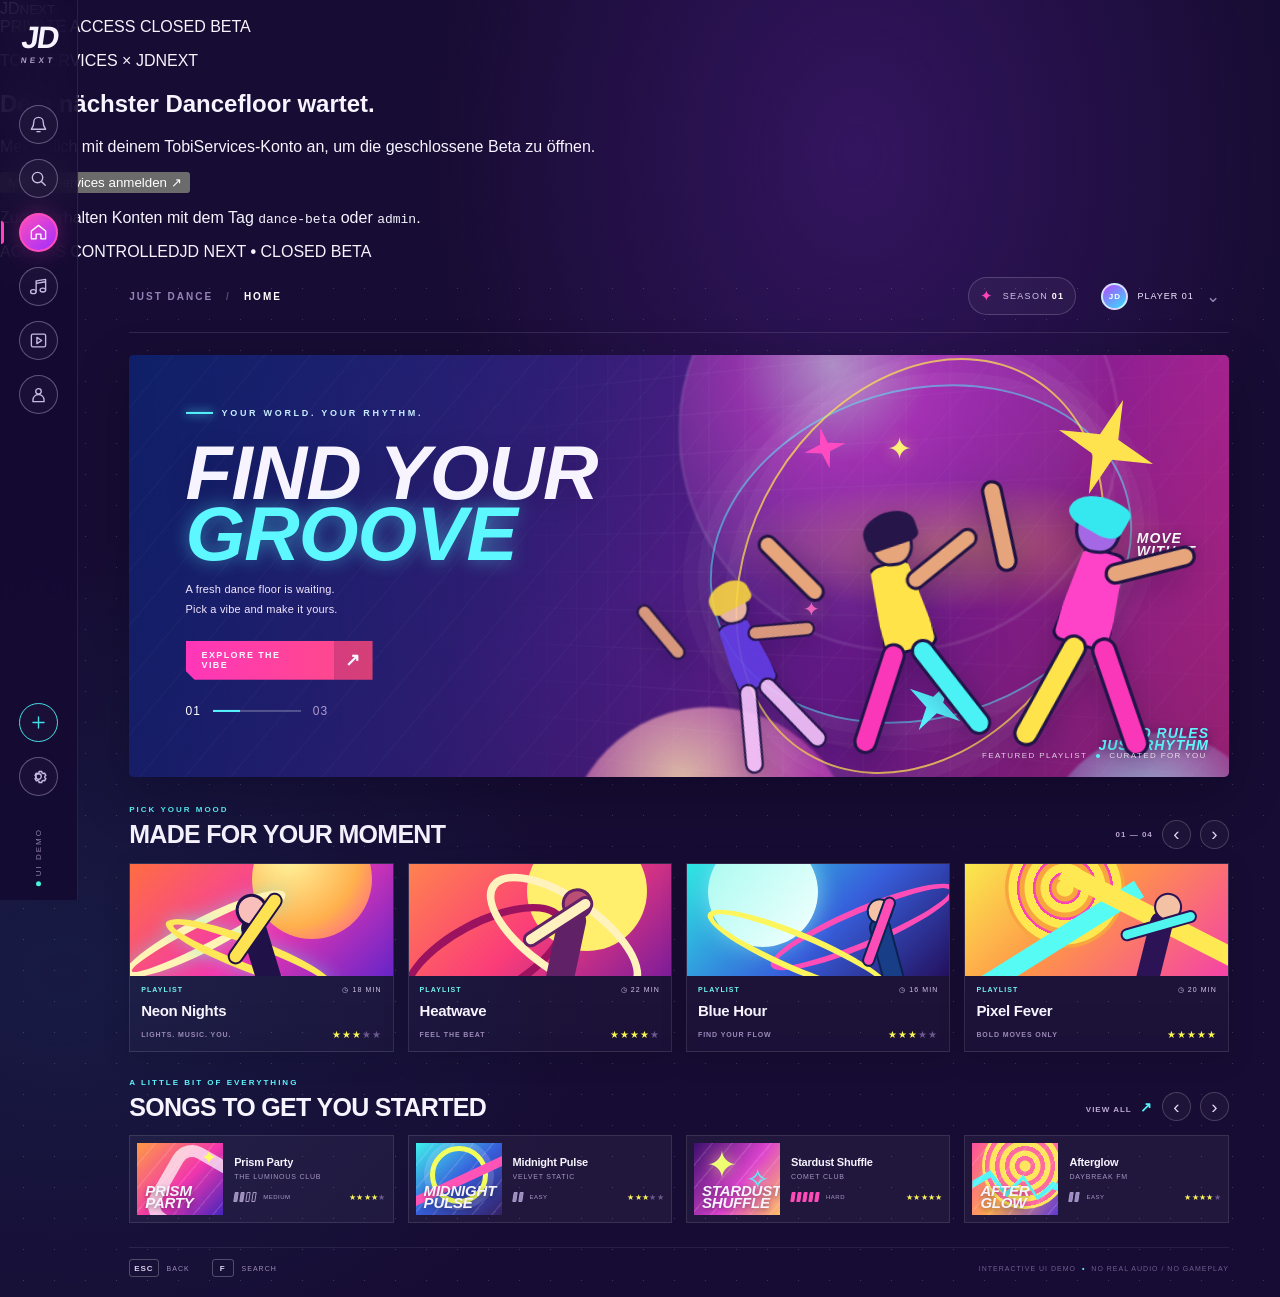
==== commit 8f604bd6: "Add closed beta login screen ahead of JDNEXT content" ====
--- a/index.html
+++ b/index.html
@@ -9,7 +9,26 @@
   <link rel="stylesheet" href="styles.css" />
 </head>
 <body>
-  <div class="game-shell">
+  <section class="beta-gate" id="betaGate" aria-labelledby="betaGateTitle">
+    <div class="beta-gate-panel">
+      <div class="beta-gate-grid" aria-hidden="true"></div>
+      <div class="beta-gate-orb beta-gate-orb-one" aria-hidden="true"></div>
+      <div class="beta-gate-orb beta-gate-orb-two" aria-hidden="true"></div>
+      <header class="beta-gate-header">
+        <div class="beta-gate-logo"><span>JD</span><small>NEXT</small></div>
+        <span class="beta-gate-label">PRIVATE ACCESS <i></i> CLOSED BETA</span>
+      </header>
+      <main class="beta-gate-copy">
+        <p class="beta-gate-overline">TOBISERVICES × JDNEXT</p>
+        <h1 id="betaGateTitle">Dein nächster Dancefloor wartet.</h1>
+        <p id="betaGateMessage" class="beta-gate-message">Melde dich mit deinem TobiServices-Konto an, um die geschlossene Beta zu öffnen.</p>
+        <button class="beta-gate-button" id="betaLogin" type="button">Mit TobiServices anmelden <span aria-hidden="true">↗</span></button>
+        <p class="beta-gate-status" id="betaGateStatus" role="status" aria-live="polite">Zugriff erhalten Konten mit dem Tag <code>dance-beta</code> oder <code>admin</code>.</p>
+      </main>
+      <footer class="beta-gate-footer"><span>ACCESS CONTROLLED</span><span>JD NEXT <b>•</b> CLOSED BETA</span></footer>
+    </div>
+  </section>
+  <div class="game-shell" id="gameShell" hidden>
     <aside class="sidebar" aria-label="Navigation">
       <div class="brand-mark" aria-label="JD NEXT">
         <span class="brand-jd">JD</span><span class="brand-next">NEXT</span>
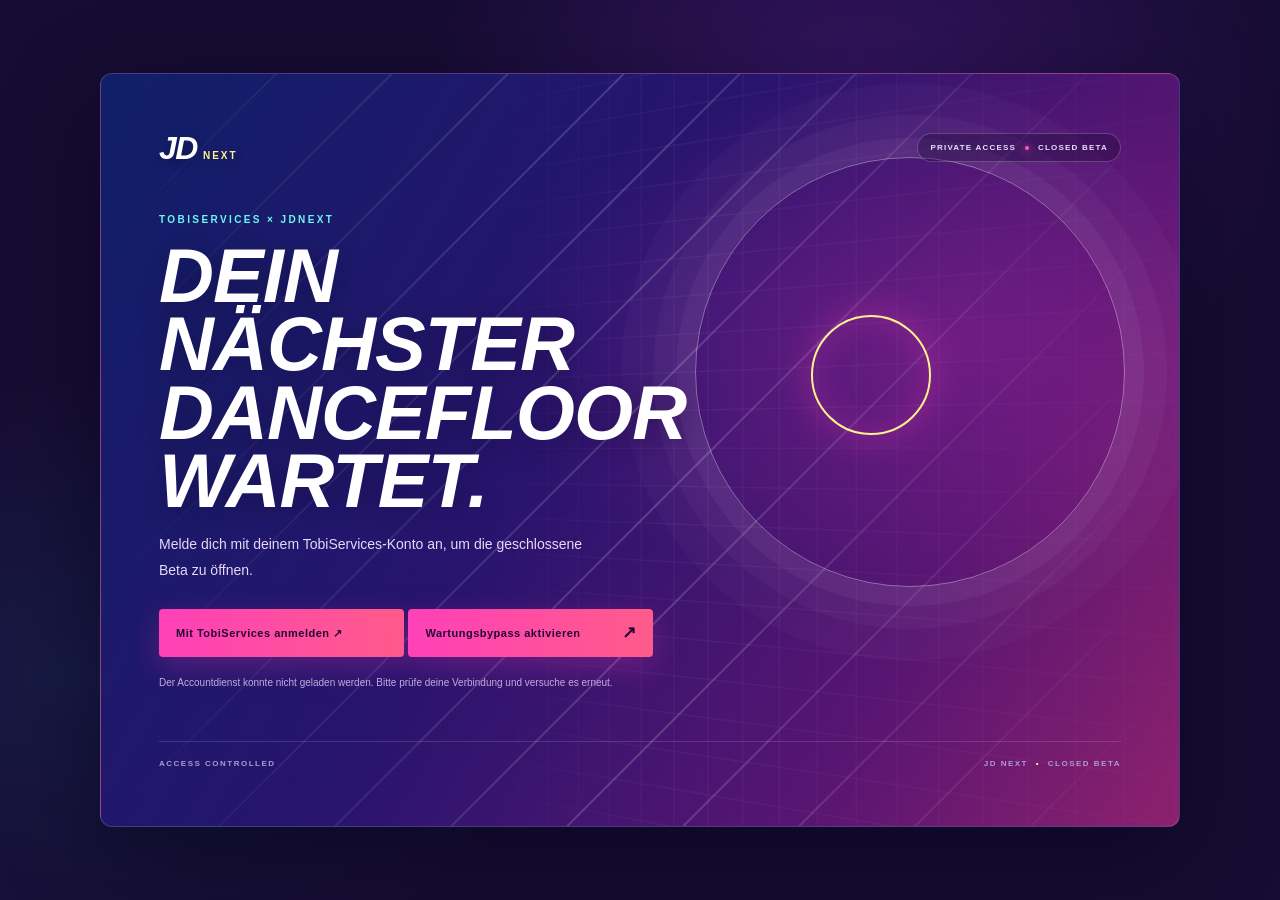
==== commit 92aa32ad: "Add JDNEXT maintenance bypass button" ====
--- a/index.html
+++ b/index.html
@@ -22,7 +22,10 @@
         <p class="beta-gate-overline">TOBISERVICES × JDNEXT</p>
         <h1 id="betaGateTitle">Dein nächster Dancefloor wartet.</h1>
         <p id="betaGateMessage" class="beta-gate-message">Melde dich mit deinem TobiServices-Konto an, um die geschlossene Beta zu öffnen.</p>
-        <button class="beta-gate-button" id="betaLogin" type="button">Mit TobiServices anmelden <span aria-hidden="true">↗</span></button>
+        <div class="beta-gate-actions">
+          <button class="beta-gate-button" id="betaLogin" type="button">Mit TobiServices anmelden <span aria-hidden="true">↗</span></button>
+          <button class="beta-gate-button beta-gate-button-secondary" id="betaMaintenanceBypass" type="button" hidden>Wartungsbypass aktivieren <span aria-hidden="true">↗</span></button>
+        </div>
         <p class="beta-gate-status" id="betaGateStatus" role="status" aria-live="polite">Zugriff erhalten Konten mit dem Tag <code>dance-beta</code> oder <code>admin</code>.</p>
       </main>
       <footer class="beta-gate-footer"><span>ACCESS CONTROLLED</span><span>JD NEXT <b>•</b> CLOSED BETA</span></footer>
--- a/styles.css
+++ b/styles.css
@@ -430,3 +430,49 @@
   .dancecard-detail-field.full{grid-column:auto}
   .dancecard-wallet-note{font-size:7px}
 }
+
+
+/* Closed-beta access screen: main app stays hidden until account tags are verified */
+.beta-gate[hidden],.game-shell[hidden]{display:none!important}
+.beta-gate{min-height:100vh;display:grid;place-items:center;padding:clamp(16px,4vw,46px);overflow:hidden}
+.beta-gate-panel{
+  position:relative;isolation:isolate;display:flex;flex-direction:column;justify-content:space-between;
+  width:min(100%,1080px);min-height:min(720px,calc(100vh - 32px));padding:clamp(22px,5vw,58px);
+  overflow:hidden;border:1px solid #ffffff29;border-radius:12px;
+  background:radial-gradient(ellipse at 78% 35%,#b42da955,transparent 38%),linear-gradient(120deg,#101f68 0%,#27146d 42%,#581572 75%,#8d216d 100%);
+  box-shadow:0 30px 100px #02001577;
+}
+.beta-gate-panel:after{content:"";position:absolute;inset:0;z-index:-1;opacity:.18;background:repeating-linear-gradient(135deg,transparent 0 40px,#fff 41px,#fff 42px,transparent 43px 82px);mask-image:linear-gradient(90deg,transparent,#000 50%,transparent)}
+.beta-gate-grid{position:absolute;z-index:-1;inset:0 0 0 35%;opacity:.19;background-image:linear-gradient(#ffffff42 1px,transparent 1px),linear-gradient(90deg,#ffffff42 1px,transparent 1px);background-size:34px 34px;transform:perspective(700px) rotateY(-18deg) scale(1.2);mask-image:linear-gradient(90deg,transparent,#000 30%,transparent)}
+.beta-gate-orb{position:absolute;z-index:-1;border-radius:50%;pointer-events:none}
+.beta-gate-orb-one{width:clamp(220px,38vw,430px);height:clamp(220px,38vw,430px);right:5%;top:11%;border:1px solid #ffffff61;box-shadow:0 0 0 19px #ffffff0b,0 0 0 42px #ffffff08,0 0 0 74px #ffffff06}
+.beta-gate-orb-two{width:120px;height:120px;right:23%;top:32%;border:2px solid #fff18c;box-shadow:0 0 40px #ff46bf4f,inset 0 0 34px #ff46bf33}
+.beta-gate-header,.beta-gate-footer{position:relative;z-index:2;display:flex;align-items:center;justify-content:space-between;gap:20px}
+.beta-gate-logo{display:flex;align-items:baseline;gap:6px;font:italic 900 32px/1 Impact,"Arial Narrow",sans-serif;letter-spacing:-1.5px;color:#fff;text-shadow:0 3px 12px #03001b55}
+.beta-gate-logo small{font:800 10px Inter,Arial,sans-serif;letter-spacing:2px;color:#fff18c}
+.beta-gate-label{display:inline-flex;align-items:center;gap:9px;padding:9px 12px;border:1px solid #ffffff35;border-radius:50px;background:#1006294d;color:#eadfff;font-size:8px;font-weight:800;letter-spacing:1.2px}
+.beta-gate-label i{width:4px;height:4px;border-radius:50%;background:#ff5abf;box-shadow:0 0 10px #ff5abf}
+.beta-gate-copy{position:relative;z-index:2;max-width:600px;padding:50px 0}
+.beta-gate-overline{margin:0 0 17px;color:#6cf7f1;font-size:10px;font-weight:900;letter-spacing:2.4px}
+.beta-gate-copy h1{max-width:610px;margin:0 0 17px;font:italic 900 clamp(42px,7vw,76px)/.9 Impact,"Arial Narrow",sans-serif;letter-spacing:-.9px;text-transform:uppercase;color:#fff;text-shadow:0 7px 28px #03001b4f}
+.beta-gate-message{max-width:440px;margin:0 0 26px;color:#e6d8fa;font-size:14px;line-height:1.8}
+.beta-gate-button{display:inline-flex;align-items:center;justify-content:space-between;gap:25px;min-width:245px;min-height:48px;padding:0 17px;border:0;border-radius:4px;background:linear-gradient(90deg,#ff40b8,#ff5b8a);box-shadow:0 10px 30px #ff35b841;color:#230837;font:900 11px Inter,Arial,sans-serif;letter-spacing:.5px;cursor:pointer;transition:filter .18s,transform .18s}
+.beta-gate-button span{font-size:17px}
+.beta-gate-button:hover{filter:brightness(1.1);transform:translateY(-2px)}
+.beta-gate-button:focus-visible{outline:2px solid #62f7ff;outline-offset:4px}
+.beta-gate-status{max-width:490px;margin:17px 0 0;color:#c0addd;font-size:10px;line-height:1.7}
+.beta-gate-status code{padding:2px 5px;border:1px solid #ffffff26;border-radius:3px;background:#1006295e;color:#8ffff5;font:10px ui-monospace,SFMono-Regular,Consolas,monospace}
+.beta-gate-footer{padding-top:17px;border-top:1px solid #ffffff22;color:#ac9bcf;font-size:8px;font-weight:800;letter-spacing:1.5px}
+.beta-gate-footer b{color:#fff18c;padding:0 4px}
+@media(max-width:600px){
+  .beta-gate{padding:10px}
+  .beta-gate-panel{min-height:calc(100vh - 20px);padding:22px 19px;border-radius:8px}
+  .beta-gate-header{align-items:flex-start;flex-direction:column;gap:14px}
+  .beta-gate-label{font-size:7px}
+  .beta-gate-copy{padding:40px 0}
+  .beta-gate-copy h1{font-size:clamp(40px,13vw,58px)}
+  .beta-gate-message{font-size:12px}
+  .beta-gate-orb-one{right:-20%;top:29%}
+  .beta-gate-orb-two{right:12%;top:42%;width:75px;height:75px}
+  .beta-gate-footer{font-size:7px;letter-spacing:.8px}
+}
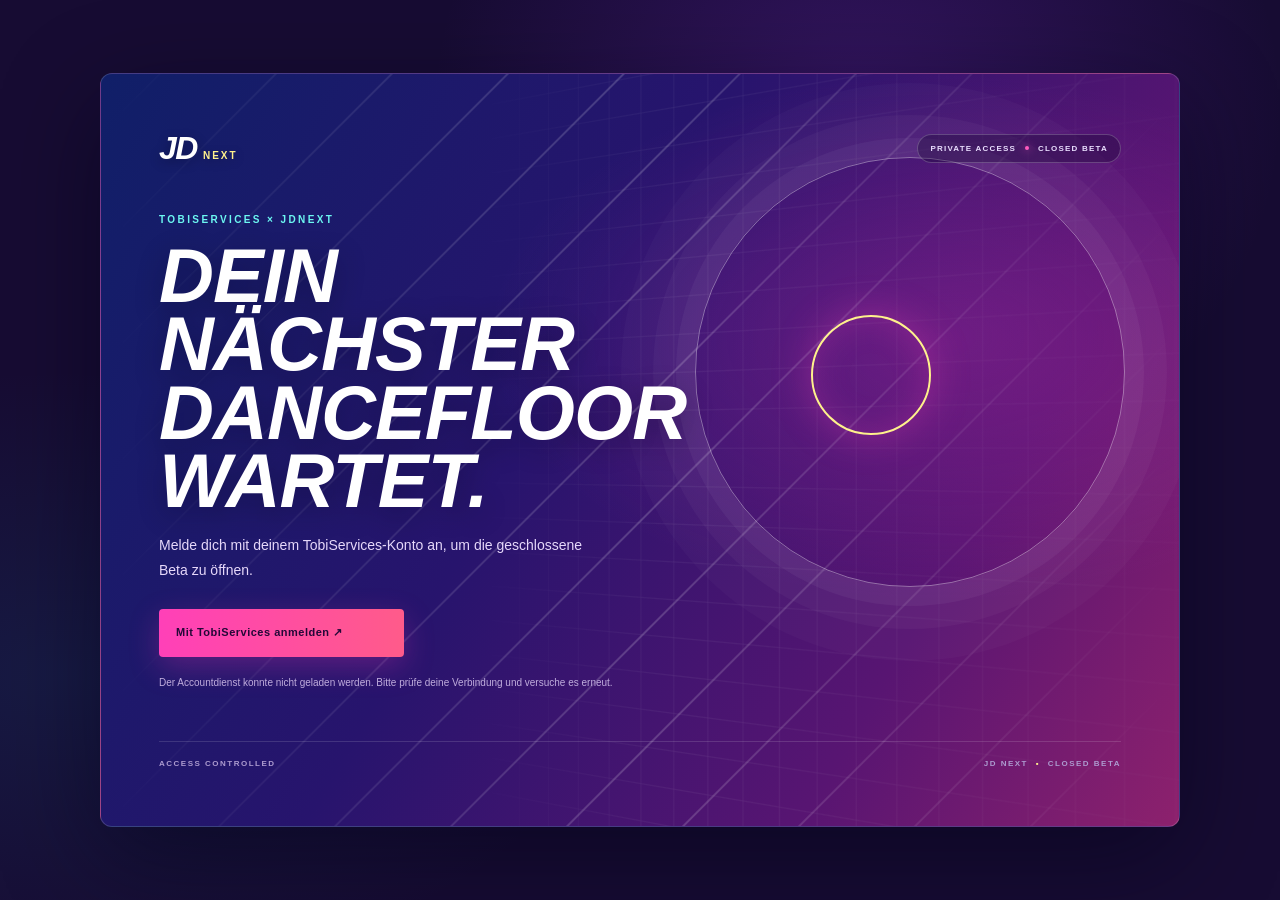
==== commit 381b7a77: "Load fixed app script from cache-busted asset" ====
--- a/index.html
+++ b/index.html
@@ -123,6 +123,6 @@
       <footer class="bottom-hints"><span><kbd>ESC</kbd> BACK</span><span><kbd>F</kbd> SEARCH</span><span class="prototype-note">INTERACTIVE UI DEMO <b>•</b> NO REAL AUDIO / NO GAMEPLAY</span></footer>
     </main>
   </div>
-<script type="module" src="app.js"></script>
+<script type="module" src="app-476a449.js?rev=476a449"></script>
 </body>
 </html>
--- a/styles.css
+++ b/styles.css
@@ -476,3 +476,12 @@
   .beta-gate-orb-two{right:12%;top:42%;width:75px;height:75px}
   .beta-gate-footer{font-size:7px;letter-spacing:.8px}
 }
+
+
+/* JDNEXT maintenance bypass controls */
+.beta-gate-actions{display:flex;gap:10px;flex-wrap:wrap;align-items:center}
+.beta-gate-button[hidden]{display:none!important}
+.beta-gate-button-secondary{background:linear-gradient(90deg,#fff18c,#62f7ff);box-shadow:0 10px 30px #62f7ff2b;color:#160d38}
+.dancecard-maintenance-panel{display:grid;gap:8px;margin-top:10px}
+.dancecard-maintenance-panel button{justify-self:start;margin-top:4px}
+@media(max-width:600px){.beta-gate-actions{display:grid}.beta-gate-actions .beta-gate-button{width:100%}.dancecard-maintenance-panel button{width:100%}}
